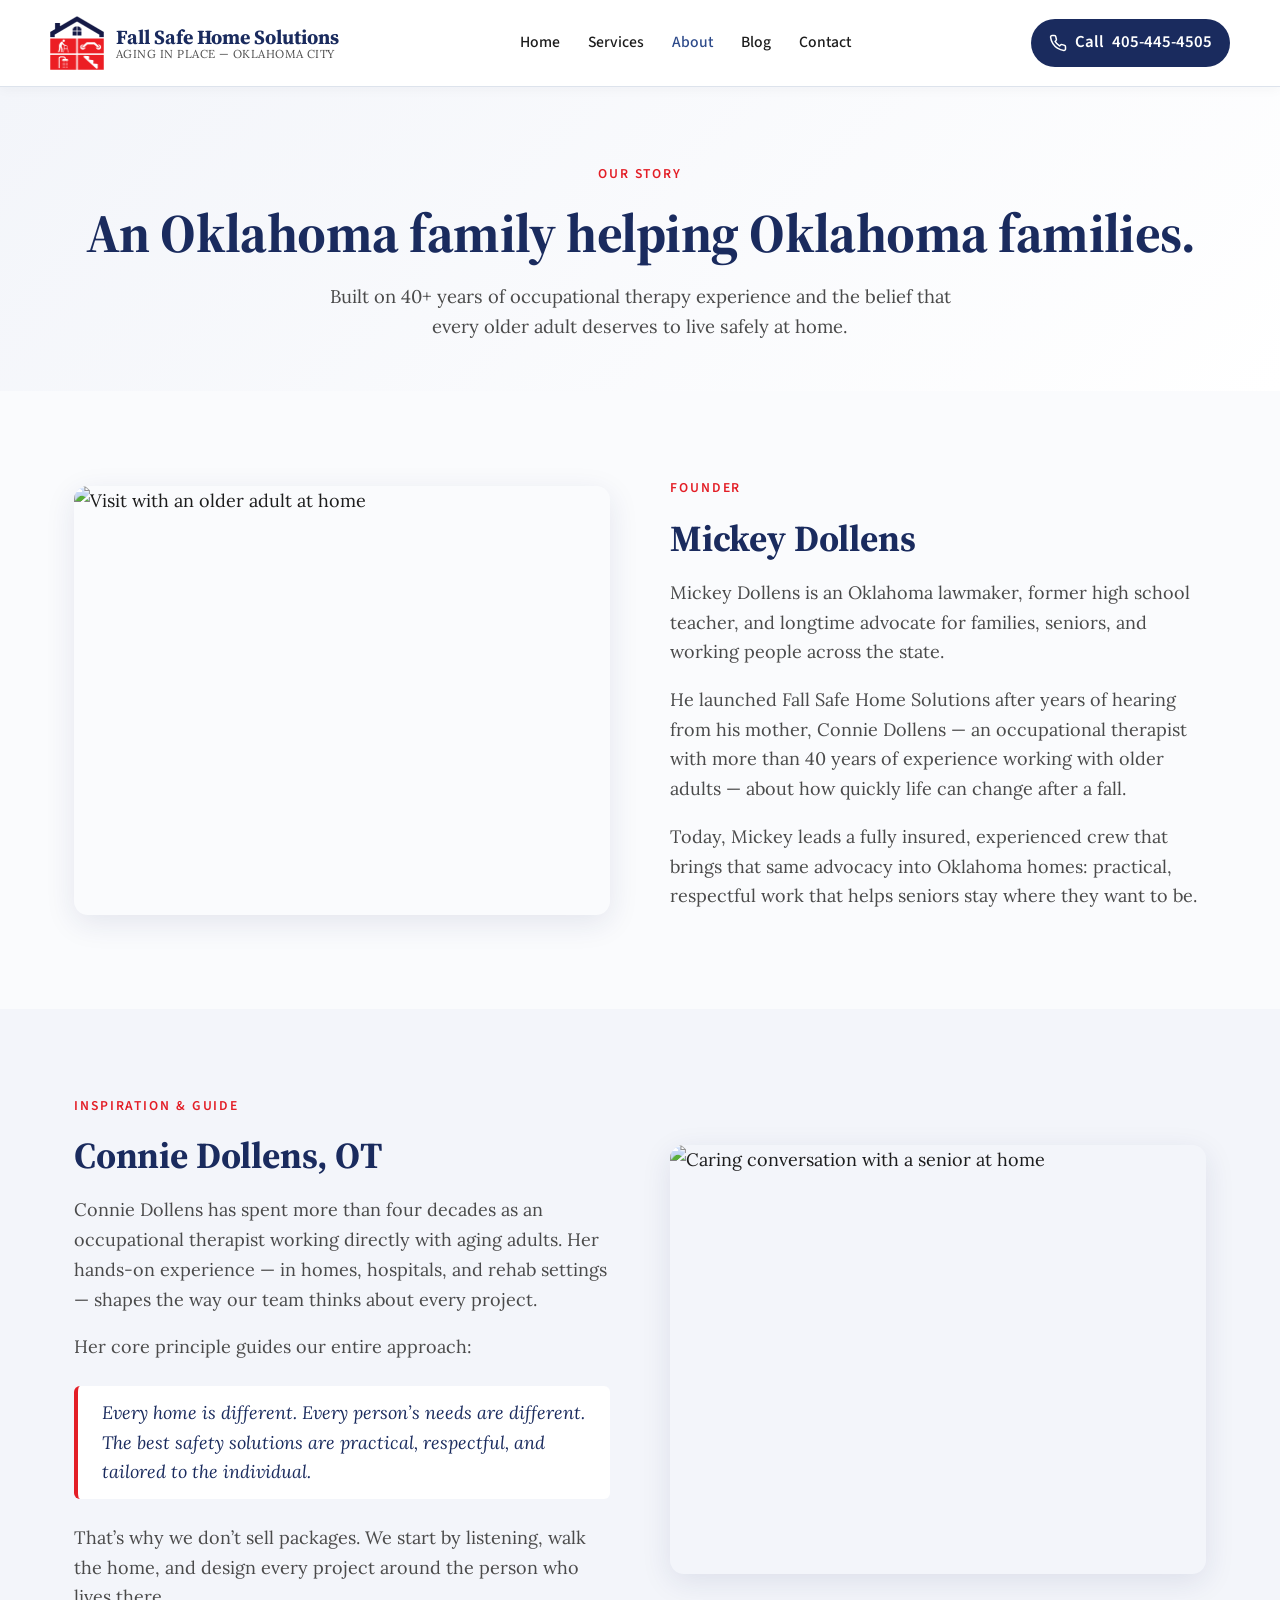
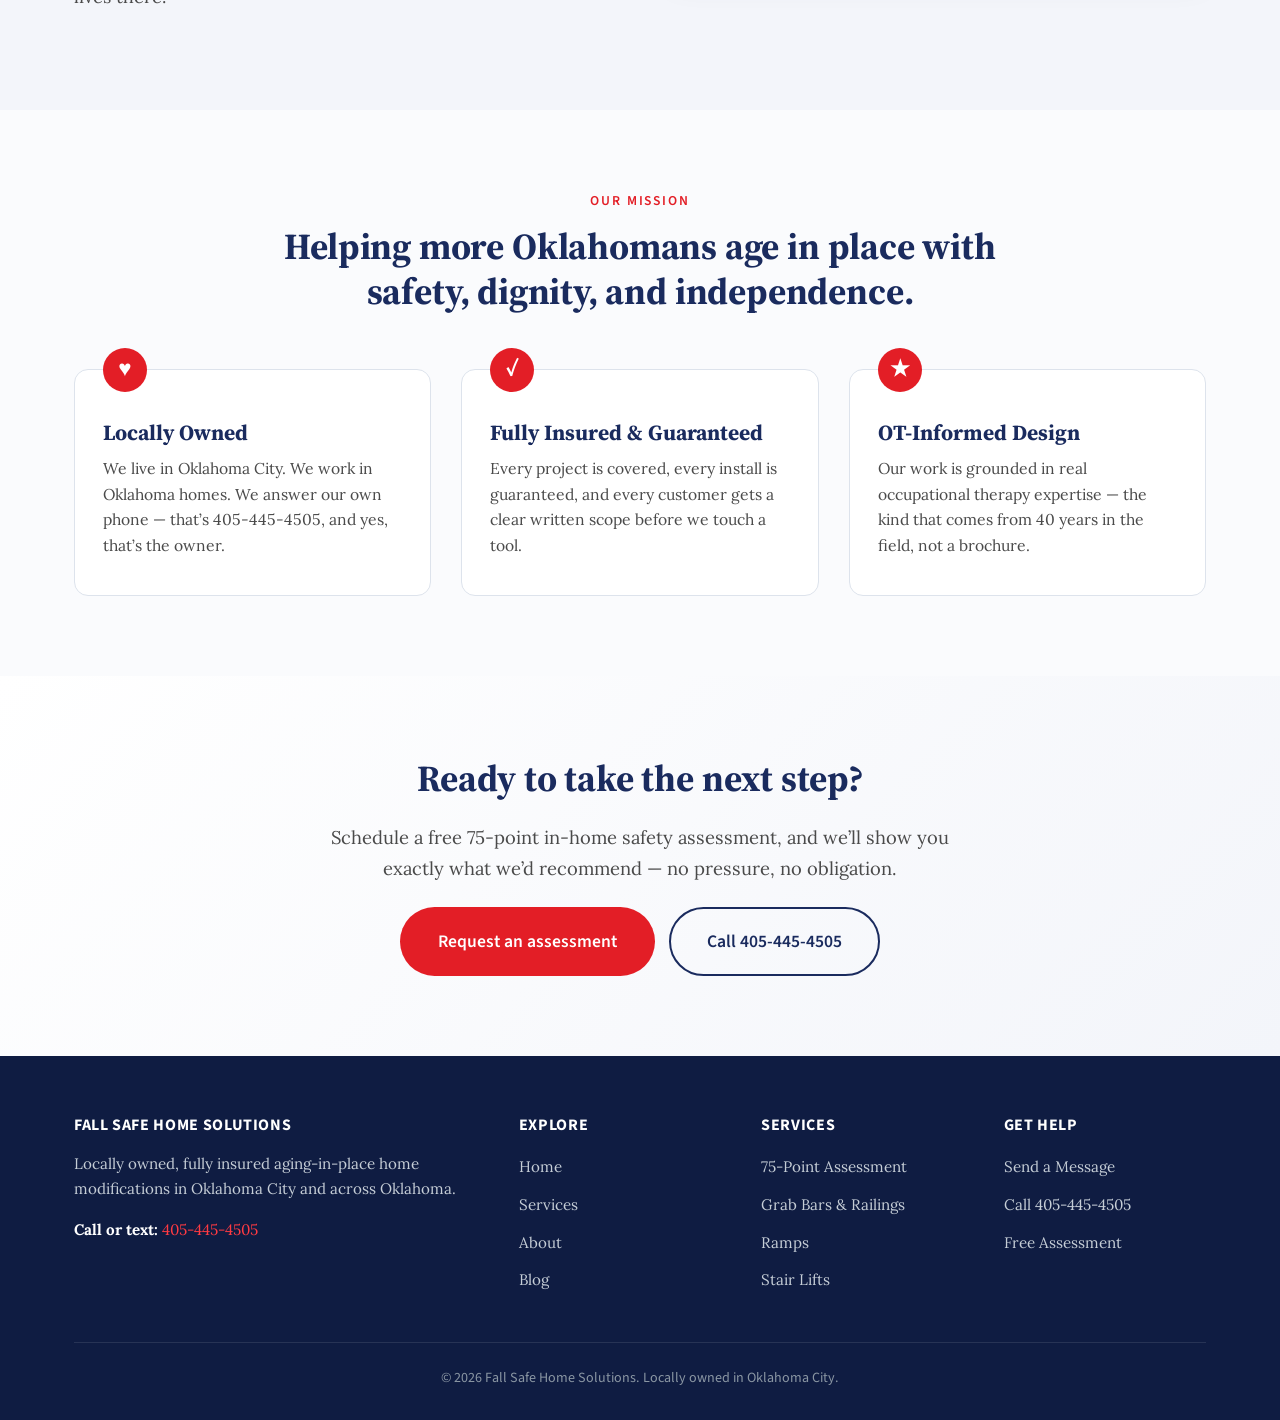
==== about.html @ 0cd4bffe "Initial commit — Fall Safe Home Solutions website" ====
<!doctype html>
<html lang="en">
<head>
<meta charset="UTF-8" />
<meta name="viewport" content="width=device-width, initial-scale=1.0" />
<title>About Mickey Dollens &amp; Fall Safe Home Solutions | Oklahoma City Aging-in-Place Specialists</title>
<meta name="description" content="Founded by Oklahoma lawmaker Mickey Dollens and informed by 40+ years of occupational therapy experience, Fall Safe Home Solutions helps Oklahoma seniors age safely at home. Locally owned and fully insured." />
<link rel="canonical" href="https://fallsafehomesolutions.com/about.html" />
<link rel="preconnect" href="https://fonts.googleapis.com" />
<link rel="preconnect" href="https://fonts.gstatic.com" crossorigin />
<link href="https://fonts.googleapis.com/css2?family=Lora:wght@400;500;600&family=Source+Sans+3:wght@400;500;600;700&family=Source+Serif+4:wght@600;700&display=swap" rel="stylesheet" />
<link rel="stylesheet" href="styles.css" />
</head>
<body>
<a href="#main" class="skip-link">Skip to main content</a>

<header class="site-header">
  <div class="container header-inner">
    <a href="/" class="logo">
      <span class="logo-mark" aria-hidden="true">
        <img src="images/logo-mark.png" alt="Fall Safe Home Solutions" width="48" height="48">
      </span>
      <span class="logo-text">
        Fall Safe Home Solutions
        <small>Aging in Place &mdash; Oklahoma City</small>
      </span>
    </a>
    <button class="nav-toggle" aria-label="Open menu"><span></span><span></span><span></span></button>
    <nav class="main-nav">
      <a href="/">Home</a>
      <a href="services.html">Services</a>
      <a href="about.html" class="active">About</a>
      <a href="blog.html">Blog</a>
      <a href="index.html#contact">Contact</a>
    </nav>
    <a href="tel:+14054454505" class="header-phone">
      <svg viewBox="0 0 24 24" fill="none" stroke="currentColor" stroke-width="2" stroke-linecap="round" stroke-linejoin="round"><path d="M22 16.92v3a2 2 0 0 1-2.18 2 19.79 19.79 0 0 1-8.63-3.07 19.5 19.5 0 0 1-6-6A19.79 19.79 0 0 1 2.12 4.18 2 2 0 0 1 4.11 2h3a2 2 0 0 1 2 1.72c.13.96.36 1.9.7 2.81a2 2 0 0 1-.45 2.11L8.09 9.91a16 16 0 0 0 6 6l1.27-1.27a2 2 0 0 1 2.11-.45c.91.34 1.85.57 2.81.7A2 2 0 0 1 22 16.92z"/></svg>
      <span>Call</span> 405-445-4505
    </a>
  </div>
</header>

<main id="main">

<section class="page-header">
  <div class="container">
    <span class="hero-eyebrow">Our Story</span>
    <h1>An Oklahoma family helping Oklahoma families.</h1>
    <p>Built on 40+ years of occupational therapy experience and the belief that every older adult deserves to live safely at home.</p>
  </div>
</section>

<section>
  <div class="container split">
    <div class="split-image">
      <img src="https://images.pexels.com/photos/7551665/pexels-photo-7551665.jpeg?auto=compress&cs=tinysrgb&w=900" alt="Visit with an older adult at home" loading="lazy" />
    </div>
    <div class="split-content">
      <span class="hero-eyebrow">Founder</span>
      <h2>Mickey Dollens</h2>
      <p>Mickey Dollens is an Oklahoma lawmaker, former high school teacher, and longtime advocate for families, seniors, and working people across the state.</p>
      <p>He launched Fall Safe Home Solutions after years of hearing from his mother, Connie Dollens &mdash; an occupational therapist with more than 40 years of experience working with older adults &mdash; about how quickly life can change after a fall.</p>
      <p>Today, Mickey leads a fully insured, experienced crew that brings that same advocacy into Oklahoma homes: practical, respectful work that helps seniors stay where they want to be.</p>
    </div>
  </div>
</section>

<section style="background: var(--sand);">
  <div class="container split reverse">
    <div class="split-image">
      <img src="https://images.pexels.com/photos/7551666/pexels-photo-7551666.jpeg?auto=compress&cs=tinysrgb&w=900" alt="Caring conversation with a senior at home" loading="lazy" />
    </div>
    <div class="split-content">
      <span class="hero-eyebrow">Inspiration &amp; Guide</span>
      <h2>Connie Dollens, OT</h2>
      <p>Connie Dollens has spent more than four decades as an occupational therapist working directly with aging adults. Her hands-on experience &mdash; in homes, hospitals, and rehab settings &mdash; shapes the way our team thinks about every project.</p>
      <p>Her core principle guides our entire approach:</p>
      <blockquote style="border-left: 4px solid var(--red); margin: 24px 0; padding: 12px 24px; background: #fff; border-radius: 6px; font-style: italic; color: var(--navy);">
        Every home is different. Every person&rsquo;s needs are different. The best safety solutions are practical, respectful, and tailored to the individual.
      </blockquote>
      <p>That&rsquo;s why we don&rsquo;t sell packages. We start by listening, walk the home, and design every project around the person who lives there.</p>
    </div>
  </div>
</section>

<section>
  <div class="container">
    <div class="section-heading">
      <span class="section-eyebrow">Our Mission</span>
      <h2>Helping more Oklahomans age in place with safety, dignity, and independence.</h2>
    </div>
    <div class="process-steps">
      <div class="step">
        <span class="step-num">&#x2665;</span>
        <h3>Locally Owned</h3>
        <p>We live in Oklahoma City. We work in Oklahoma homes. We answer our own phone &mdash; that&rsquo;s 405-445-4505, and yes, that&rsquo;s the owner.</p>
      </div>
      <div class="step">
        <span class="step-num">&#x2713;</span>
        <h3>Fully Insured &amp; Guaranteed</h3>
        <p>Every project is covered, every install is guaranteed, and every customer gets a clear written scope before we touch a tool.</p>
      </div>
      <div class="step">
        <span class="step-num">&#x2605;</span>
        <h3>OT-Informed Design</h3>
        <p>Our work is grounded in real occupational therapy expertise &mdash; the kind that comes from 40 years in the field, not a brochure.</p>
      </div>
    </div>
  </div>
</section>

<section class="contact" id="contact">
  <div class="container" style="text-align:center; max-width:720px;">
    <h2>Ready to take the next step?</h2>
    <p style="font-size:1.15rem;">Schedule a free 75-point in-home safety assessment, and we&rsquo;ll show you exactly what we&rsquo;d recommend &mdash; no pressure, no obligation.</p>
    <div style="display:flex; gap:14px; justify-content:center; flex-wrap:wrap; margin-top: 24px;">
      <a href="index.html#contact" class="btn btn-primary btn-large">Request an assessment</a>
      <a href="tel:+14054454505" class="btn btn-secondary btn-large">Call 405-445-4505</a>
    </div>
  </div>
</section>

</main>

<footer class="site-footer">
  <div class="container">
    <div class="footer-grid">
      <div>
        <h4>Fall Safe Home Solutions</h4>
        <p>Locally owned, fully insured aging-in-place home modifications in Oklahoma City and across Oklahoma.</p>
        <p><strong style="color:#fff">Call or text:</strong> <a href="tel:+14054454505" style="color:var(--red-light)">405-445-4505</a></p>
      </div>
      <div>
        <h4>Explore</h4>
        <ul>
          <li><a href="/">Home</a></li>
          <li><a href="services.html">Services</a></li>
          <li><a href="about.html">About</a></li>
          <li><a href="blog.html">Blog</a></li>
        </ul>
      </div>
      <div>
        <h4>Services</h4>
        <ul>
          <li><a href="services.html#assessment">75-Point Assessment</a></li>
          <li><a href="services.html#grab-bars">Grab Bars &amp; Railings</a></li>
          <li><a href="services.html#ramps">Ramps</a></li>
          <li><a href="services.html#stair-lifts">Stair Lifts</a></li>
        </ul>
      </div>
      <div>
        <h4>Get Help</h4>
        <ul>
          <li><a href="index.html#contact">Send a Message</a></li>
          <li><a href="tel:+14054454505">Call 405-445-4505</a></li>
          <li><a href="index.html#contact">Free Assessment</a></li>
        </ul>
      </div>
    </div>
    <div class="footer-bottom">&copy; <span id="year"></span> Fall Safe Home Solutions. Locally owned in Oklahoma City.</div>
  </div>
</footer>
<script>document.getElementById('year').textContent = new Date().getFullYear();</script>
<script src="script.js"></script>
</body>
</html>
---- styles.css ----
/* Fall Safe Home Solutions — Stylesheet
   Color palette designed for older-adult audience: high contrast, warm,
   accessible. Body type is sized up for readability. */

:root {
  --navy: #1a2b5e;
  --navy-dark: #0f1c42;
  --teal: #2d4a8a;
  --red: #e31e26;
  --red-dark: #b3151c;
  --red-light: #ff3a42;
  --cream: #ffffff;
  --sand: #f3f5fa;
  --ink: #1c1c1c;
  --ink-soft: #4a4a4a;
  --line: #dde3ec;
  --green: #2e7d32;
  --shadow: 0 8px 30px rgba(26, 43, 94, 0.10);
  --radius: 14px;
}

* { box-sizing: border-box; }

html { scroll-behavior: smooth; }

[id] { scroll-margin-top: 90px; }
.anchor-stub { display: block; height: 0; visibility: hidden; }

body {
  margin: 0;
  font-family: "Lora", Georgia, "Times New Roman", serif;
  font-size: 18px;
  line-height: 1.65;
  color: var(--ink);
  background: #fafbfd;
  -webkit-font-smoothing: antialiased;
}

h1, h2, h3, h4 {
  font-family: "Source Serif 4", "Lora", Georgia, serif;
  font-weight: 700;
  color: var(--navy);
  line-height: 1.2;
  margin: 0 0 0.6em;
}

h1 { font-size: clamp(2rem, 4.4vw, 3.4rem); letter-spacing: -0.01em; }
h2 { font-size: clamp(1.6rem, 3vw, 2.3rem); letter-spacing: -0.005em; }
h3 { font-size: 1.35rem; }

p { margin: 0 0 1em; color: var(--ink-soft); }

a { color: var(--teal); text-decoration: none; }
a:hover { text-decoration: underline; }

img { max-width: 100%; display: block; }

.container {
  width: 100%;
  max-width: 1180px;
  margin: 0 auto;
  padding: 0 24px;
}

/* ========== HEADER ========== */
.site-header {
  background: var(--cream);
  border-bottom: 1px solid var(--line);
  position: sticky;
  top: 0;
  z-index: 100;
  box-shadow: 0 2px 12px rgba(20, 40, 58, 0.04);
}

.header-inner {
  display: flex;
  align-items: center;
  justify-content: space-between;
  padding: 16px 0;
  gap: 24px;
}

.logo {
  display: flex;
  align-items: center;
  gap: 12px;
  font-family: "Source Serif 4", serif;
  font-weight: 700;
  font-size: 1.25rem;
  color: var(--navy);
  text-decoration: none;
  line-height: 1.1;
}
.logo:hover { text-decoration: none; }

.logo-mark {
  width: 54px;
  height: 54px;
  display: grid;
  place-items: center;
  flex-shrink: 0;
}
.logo-mark svg,
.logo-mark img {
  width: 54px;
  height: 54px;
  display: block;
  object-fit: contain;
}

.logo-text small {
  display: block;
  font-family: "Lora", serif;
  font-size: 0.72rem;
  font-weight: 400;
  color: var(--ink-soft);
  letter-spacing: 0.04em;
  text-transform: uppercase;
}

.main-nav {
  display: flex;
  align-items: center;
  gap: 28px;
}

.main-nav a {
  font-family: "Source Sans 3", "Source Sans Pro", system-ui, sans-serif;
  font-size: 0.98rem;
  color: var(--ink);
  font-weight: 500;
}
.main-nav a:hover { color: var(--teal); text-decoration: none; }
.main-nav a.active { color: var(--teal); }

.header-phone {
  display: inline-flex;
  align-items: center;
  gap: 8px;
  background: var(--navy);
  color: #fff !important;
  padding: 10px 18px;
  border-radius: 999px;
  font-weight: 600;
  font-family: "Source Sans 3", system-ui, sans-serif;
  font-size: 1.05rem;
}
.header-phone:hover { background: var(--teal); text-decoration: none; }
.header-phone svg { width: 18px; height: 18px; }

.nav-toggle {
  display: none;
  background: none;
  border: none;
  cursor: pointer;
  padding: 8px;
}
.nav-toggle span {
  display: block;
  width: 26px;
  height: 3px;
  background: var(--navy);
  margin: 5px 0;
  border-radius: 2px;
  transition: 0.2s;
}

/* ========== HERO ========== */
.hero {
  background: linear-gradient(135deg, var(--sand) 0%, var(--cream) 100%);
  padding: 80px 0 90px;
  position: relative;
  overflow: hidden;
}

.hero-grid {
  display: grid;
  grid-template-columns: 1.1fr 0.9fr;
  gap: 60px;
  align-items: center;
}

.hero-eyebrow {
  display: inline-block;
  font-family: "Source Sans 3", system-ui, sans-serif;
  font-size: 0.85rem;
  letter-spacing: 0.14em;
  text-transform: uppercase;
  color: var(--red);
  font-weight: 600;
  margin-bottom: 16px;
}

.hero h1 {
  margin-bottom: 18px;
}

.hero-lede {
  font-size: 1.18rem;
  color: var(--ink-soft);
  margin-bottom: 32px;
  max-width: 560px;
}

.hero-cta {
  display: flex;
  flex-wrap: wrap;
  gap: 14px;
  margin-bottom: 28px;
}

.btn {
  display: inline-flex;
  align-items: center;
  justify-content: center;
  gap: 10px;
  padding: 16px 28px;
  border-radius: 999px;
  font-family: "Source Sans 3", system-ui, sans-serif;
  font-weight: 600;
  font-size: 1.05rem;
  border: 2px solid transparent;
  cursor: pointer;
  transition: 0.2s;
  text-decoration: none;
}

.btn-primary {
  background: var(--red);
  color: #fff;
}
.btn-primary:hover { background: var(--red-dark); text-decoration: none; }

.btn-secondary {
  background: transparent;
  color: var(--navy);
  border-color: var(--navy);
}
.btn-secondary:hover { background: var(--navy); color: #fff; text-decoration: none; }

.btn-large { padding: 18px 36px; font-size: 1.1rem; }

.hero-trust {
  display: flex;
  flex-wrap: wrap;
  gap: 24px;
  font-family: "Source Sans 3", system-ui, sans-serif;
  font-size: 0.95rem;
  color: var(--ink-soft);
}
.hero-trust span {
  display: inline-flex;
  align-items: center;
  gap: 8px;
}
.hero-trust svg { width: 18px; height: 18px; color: var(--green); }

.hero-image {
  position: relative;
  border-radius: var(--radius);
  overflow: hidden;
  box-shadow: var(--shadow);
  aspect-ratio: 4/5;
}
.hero-image img { width: 100%; height: 100%; object-fit: cover; }

.hero-badge {
  position: absolute;
  bottom: 20px;
  left: 20px;
  background: var(--cream);
  padding: 14px 20px;
  border-radius: 12px;
  box-shadow: var(--shadow);
  font-family: "Source Sans 3", system-ui, sans-serif;
}
.hero-badge strong { display: block; font-size: 1.5rem; color: var(--navy); }
.hero-badge span { font-size: 0.85rem; color: var(--ink-soft); }

/* ========== TRUST BAR ========== */
.trust-bar {
  background: var(--navy);
  color: #fff;
  padding: 26px 0;
}
.trust-bar-inner {
  display: grid;
  grid-template-columns: repeat(4, 1fr);
  gap: 30px;
  text-align: center;
}
.trust-item {
  font-family: "Source Sans 3", system-ui, sans-serif;
  font-size: 0.95rem;
  display: flex;
  align-items: center;
  justify-content: center;
  gap: 10px;
}
.trust-item svg { width: 22px; height: 22px; color: var(--red-light); }
.trust-item strong { color: #fff; }

/* ========== SECTIONS ========== */
section { padding: 80px 0; }
section.tight { padding: 60px 0; }

.section-eyebrow {
  display: block;
  font-family: "Source Sans 3", system-ui, sans-serif;
  font-size: 0.85rem;
  letter-spacing: 0.14em;
  text-transform: uppercase;
  color: var(--red);
  font-weight: 600;
  margin-bottom: 12px;
  text-align: center;
}

.section-heading {
  text-align: center;
  max-width: 720px;
  margin: 0 auto 56px;
}
.section-heading p {
  font-size: 1.1rem;
  margin-top: 8px;
}

/* ========== PROCESS ========== */
.process {
  background: var(--sand);
}

.process-steps {
  display: grid;
  grid-template-columns: repeat(3, 1fr);
  gap: 30px;
}

.step {
  background: #fff;
  padding: 36px 28px;
  border-radius: var(--radius);
  position: relative;
  border: 1px solid var(--line);
}

.step-num {
  position: absolute;
  top: -22px;
  left: 28px;
  width: 44px;
  height: 44px;
  background: var(--red);
  color: #fff;
  border-radius: 50%;
  display: grid;
  place-items: center;
  font-family: "Source Serif 4", serif;
  font-weight: 700;
  font-size: 1.4rem;
}

.step h3 { margin-top: 14px; margin-bottom: 10px; }
.step p { margin-bottom: 0; font-size: 0.98rem; }

/* ========== SERVICES ========== */
.services-grid {
  display: grid;
  grid-template-columns: repeat(3, 1fr);
  gap: 24px;
}

.service {
  background: #fff;
  border: 1px solid var(--line);
  border-radius: var(--radius);
  padding: 32px 26px;
  transition: 0.2s;
}
.service:hover {
  border-color: var(--red);
  transform: translateY(-3px);
  box-shadow: var(--shadow);
}

.service-icon {
  width: 56px;
  height: 56px;
  background: var(--red);
  border-radius: 8px;
  display: grid;
  place-items: center;
  margin-bottom: 18px;
  color: #fff;
}
.service-icon svg { width: 30px; height: 30px; }

.service h3 { font-size: 1.15rem; margin-bottom: 8px; }
.service p { margin-bottom: 0; font-size: 0.95rem; }

/* ========== SPLIT SECTIONS ========== */
.split {
  display: grid;
  grid-template-columns: 1fr 1fr;
  gap: 60px;
  align-items: center;
}

.split.reverse > *:first-child { order: 2; }

.split-image {
  border-radius: var(--radius);
  overflow: hidden;
  box-shadow: var(--shadow);
  aspect-ratio: 5/4;
}
.split-image img { width: 100%; height: 100%; object-fit: cover; }

.split-content h2 { margin-bottom: 18px; }

.feature-list {
  list-style: none;
  padding: 0;
  margin: 24px 0;
}
.feature-list li {
  display: flex;
  align-items: flex-start;
  gap: 12px;
  margin-bottom: 14px;
  font-family: "Source Sans 3", system-ui, sans-serif;
  color: var(--ink);
  font-size: 1.02rem;
}
.feature-list svg {
  width: 22px;
  height: 22px;
  color: var(--green);
  flex-shrink: 0;
  margin-top: 3px;
}

/* ========== TRIBAL PARTNERSHIP ========== */
.tribal {
  background: linear-gradient(135deg, var(--navy) 0%, var(--navy-dark) 100%);
  color: #fff;
}
.tribal h2 { color: #fff; }
.tribal p { color: #d8dde2; }
.tribal .feature-list li { color: #fff; }
.tribal .feature-list svg { color: var(--red-light); }

/* ========== SUBSCRIPTION ========== */
.subscription {
  background: var(--sand);
}
.sub-grid {
  display: grid;
  grid-template-columns: repeat(2, 1fr);
  gap: 24px;
  margin-top: 40px;
}
.sub-card {
  background: #fff;
  padding: 36px;
  border-radius: var(--radius);
  border: 2px solid var(--line);
  text-align: center;
}
.sub-card.featured {
  border-color: var(--red);
  position: relative;
}
.sub-card.featured::before {
  content: "Most Popular";
  position: absolute;
  top: -14px;
  left: 50%;
  transform: translateX(-50%);
  background: var(--red);
  color: #fff;
  padding: 4px 16px;
  border-radius: 999px;
  font-family: "Source Sans 3", system-ui, sans-serif;
  font-size: 0.8rem;
  font-weight: 700;
  letter-spacing: 0.05em;
  text-transform: uppercase;
}
.sub-card h3 { font-size: 1.5rem; }
.sub-card .price {
  font-family: "Source Serif 4", serif;
  font-size: 2.2rem;
  font-weight: 700;
  color: var(--navy);
  margin: 16px 0 8px;
}
.sub-card .price small {
  font-size: 0.95rem;
  font-weight: 400;
  color: var(--ink-soft);
}
.sub-card ul {
  list-style: none;
  padding: 0;
  margin: 24px 0;
  text-align: left;
}
.sub-card ul li {
  padding: 8px 0;
  border-bottom: 1px solid var(--line);
  font-family: "Source Sans 3", system-ui, sans-serif;
  font-size: 0.98rem;
}
.sub-card ul li:last-child { border-bottom: none; }

/* ========== ABOUT TEASER ========== */
.about-teaser {
  background: #fff;
}

/* ========== BLOG TEASER ========== */
.blog-teaser-grid {
  display: grid;
  grid-template-columns: repeat(3, 1fr);
  gap: 28px;
}
.blog-card {
  background: #fff;
  border: 1px solid var(--line);
  border-radius: var(--radius);
  overflow: hidden;
  transition: 0.2s;
  display: flex;
  flex-direction: column;
}
.blog-card:hover {
  transform: translateY(-3px);
  box-shadow: var(--shadow);
  text-decoration: none;
}
.blog-card-img {
  aspect-ratio: 16/10;
  background: var(--sand);
  background-size: cover;
  background-position: center;
}
.blog-card-body { padding: 26px; flex: 1; display: flex; flex-direction: column; }
.blog-card-meta {
  font-family: "Source Sans 3", system-ui, sans-serif;
  font-size: 0.82rem;
  letter-spacing: 0.06em;
  text-transform: uppercase;
  color: var(--red);
  font-weight: 600;
  margin-bottom: 8px;
}
.blog-card h3 { font-size: 1.2rem; margin-bottom: 10px; color: var(--navy); }
.blog-card p { font-size: 0.95rem; color: var(--ink-soft); }
.blog-card .read-more {
  margin-top: auto;
  font-family: "Source Sans 3", system-ui, sans-serif;
  font-weight: 600;
  color: var(--teal);
  font-size: 0.95rem;
}

/* ========== CONTACT ========== */
.contact {
  background: linear-gradient(135deg, var(--cream) 0%, var(--sand) 100%);
}
.contact-grid {
  display: grid;
  grid-template-columns: 1fr 1.2fr;
  gap: 60px;
  align-items: start;
}
.contact-info h2 { margin-bottom: 16px; }
.contact-detail {
  display: flex;
  align-items: center;
  gap: 16px;
  margin-bottom: 22px;
  font-family: "Source Sans 3", system-ui, sans-serif;
}
.contact-detail .icon-circle {
  width: 48px;
  height: 48px;
  background: var(--red);
  color: #fff;
  border-radius: 8px;
  display: grid;
  place-items: center;
  flex-shrink: 0;
}
.contact-detail .icon-circle svg { width: 22px; height: 22px; }
.contact-detail strong {
  display: block;
  color: var(--navy);
  font-size: 0.85rem;
  letter-spacing: 0.06em;
  text-transform: uppercase;
}
.contact-detail span, .contact-detail a {
  font-size: 1.15rem;
  color: var(--ink);
}

.contact-form {
  background: #fff;
  padding: 40px;
  border-radius: var(--radius);
  box-shadow: var(--shadow);
  border: 1px solid var(--line);
}
.form-row {
  display: grid;
  grid-template-columns: 1fr 1fr;
  gap: 16px;
}
.form-field {
  margin-bottom: 18px;
}
.form-field label {
  display: block;
  font-family: "Source Sans 3", system-ui, sans-serif;
  font-weight: 600;
  font-size: 0.95rem;
  color: var(--navy);
  margin-bottom: 6px;
}
.form-field input,
.form-field select,
.form-field textarea {
  width: 100%;
  padding: 12px 14px;
  border: 1.5px solid var(--line);
  border-radius: 8px;
  font-family: "Source Sans 3", system-ui, sans-serif;
  font-size: 1rem;
  background: var(--cream);
  color: var(--ink);
  transition: 0.15s;
}
.form-field input:focus,
.form-field select:focus,
.form-field textarea:focus {
  outline: none;
  border-color: var(--teal);
  background: #fff;
}
.form-field textarea { min-height: 130px; resize: vertical; }
.form-note {
  font-size: 0.85rem;
  color: var(--ink-soft);
  margin-top: 14px;
  font-family: "Source Sans 3", system-ui, sans-serif;
}

/* ========== FOOTER ========== */
.site-footer {
  background: var(--navy-dark);
  color: #c5cdd6;
  padding: 60px 0 30px;
}
.footer-grid {
  display: grid;
  grid-template-columns: 2fr 1fr 1fr 1fr;
  gap: 40px;
  margin-bottom: 40px;
}
.footer-grid h4 {
  color: #fff;
  font-size: 1rem;
  font-family: "Source Sans 3", system-ui, sans-serif;
  letter-spacing: 0.04em;
  text-transform: uppercase;
  margin-bottom: 16px;
}
.footer-grid ul { list-style: none; padding: 0; margin: 0; }
.footer-grid ul li { margin-bottom: 8px; }
.footer-grid a { color: #c5cdd6; font-size: 0.95rem; }
.footer-grid a:hover { color: var(--red-light); }
.footer-grid p { color: #c5cdd6; font-size: 0.95rem; }
.footer-bottom {
  border-top: 1px solid rgba(255,255,255,0.1);
  padding-top: 24px;
  text-align: center;
  font-size: 0.88rem;
  color: #8a96a3;
  font-family: "Source Sans 3", system-ui, sans-serif;
}

/* ========== BLOG PAGE ========== */
.page-header {
  background: linear-gradient(135deg, var(--sand) 0%, var(--cream) 100%);
  padding: 70px 0 50px;
  text-align: center;
}
.page-header h1 { margin-bottom: 14px; }
.page-header p {
  font-size: 1.15rem;
  max-width: 640px;
  margin: 0 auto;
}

.blog-listing {
  display: grid;
  grid-template-columns: repeat(3, 1fr);
  gap: 30px;
}

.article {
  max-width: 760px;
  margin: 0 auto;
  padding: 60px 24px 80px;
}
.article h1 { font-size: clamp(1.8rem, 3.4vw, 2.6rem); }
.article .meta {
  font-family: "Source Sans 3", system-ui, sans-serif;
  font-size: 0.9rem;
  color: var(--ink-soft);
  margin-bottom: 30px;
  letter-spacing: 0.04em;
  text-transform: uppercase;
}
.article h2 { margin-top: 40px; font-size: 1.55rem; }
.article h3 { margin-top: 30px; font-size: 1.2rem; }
.article p, .article li {
  font-size: 1.08rem;
  color: var(--ink);
  line-height: 1.75;
}
.article ul, .article ol { padding-left: 24px; margin: 16px 0; }
.article li { margin-bottom: 8px; }
.article blockquote {
  border-left: 4px solid var(--red);
  margin: 24px 0;
  padding: 12px 24px;
  background: var(--sand);
  border-radius: 6px;
  font-style: italic;
  color: var(--navy);
}
.article-cta {
  background: var(--navy);
  color: #fff;
  padding: 36px;
  border-radius: var(--radius);
  margin-top: 50px;
  text-align: center;
}
.article-cta h3 { color: #fff; }
.article-cta p { color: #d8dde2; }

/* ========== COST COMPARISON TABLE ========== */
.cost-table-wrap {
  max-width: 880px;
  margin: 40px auto 0;
  border-radius: var(--radius);
  overflow: hidden;
  box-shadow: var(--shadow);
  border: 1px solid var(--line);
  background: #fff;
}

.cost-table {
  width: 100%;
  border-collapse: collapse;
  font-family: "Source Sans 3", "Source Sans Pro", system-ui, sans-serif;
  font-size: 1rem;
}

.cost-table thead th {
  background: var(--navy);
  color: #fff;
  text-align: left;
  padding: 18px 24px;
  font-size: 1.05rem;
  font-weight: 700;
  letter-spacing: 0.01em;
}
.cost-table thead th:last-child { text-align: right; }

.cost-table tbody td {
  padding: 16px 24px;
  border-top: 1px solid var(--line);
  color: var(--ink);
}
.cost-table tbody td:last-child {
  text-align: right;
  font-weight: 600;
  color: var(--navy);
  font-variant-numeric: tabular-nums;
}
.cost-table tbody tr:nth-child(odd) { background: var(--sand); }
.cost-table tbody tr.facility td:first-child { font-weight: 600; color: var(--red-dark); }
.cost-table tbody tr.facility td:last-child { color: var(--red-dark); }

.cost-table-note {
  text-align: center;
  font-family: "Source Sans 3", system-ui, sans-serif;
  font-size: 0.85rem;
  color: var(--ink-soft);
  margin-top: 18px;
}

/* ========== RESPONSIVE ========== */
@media (max-width: 960px) {
  .hero-grid { grid-template-columns: 1fr; gap: 40px; }
  .hero { padding: 50px 0 60px; }
  .hero-image { max-width: 460px; margin: 0 auto; }
  .trust-bar-inner { grid-template-columns: repeat(2, 1fr); gap: 20px; }
  .process-steps { grid-template-columns: 1fr; }
  .services-grid { grid-template-columns: repeat(2, 1fr); }
  .split, .split.reverse { grid-template-columns: 1fr; gap: 30px; }
  .split.reverse > *:first-child { order: 0; }
  .sub-grid { grid-template-columns: 1fr; }
  .blog-teaser-grid, .blog-listing { grid-template-columns: 1fr; }
  .contact-grid { grid-template-columns: 1fr; gap: 30px; }
  .footer-grid { grid-template-columns: 1fr 1fr; gap: 30px; }
  section { padding: 60px 0; }
}

@media (max-width: 720px) {
  body { font-size: 17px; }
  .cost-table thead th,
  .cost-table tbody td { padding: 12px 14px; font-size: 0.95rem; }
  .main-nav {
    position: absolute;
    top: 100%;
    left: 0;
    right: 0;
    background: var(--cream);
    flex-direction: column;
    padding: 20px;
    gap: 18px;
    border-bottom: 1px solid var(--line);
    display: none;
  }
  .main-nav.open { display: flex; }
  .nav-toggle { display: block; }
  .header-phone span:first-child { display: none; }
  .services-grid { grid-template-columns: 1fr; }
  .form-row { grid-template-columns: 1fr; }
  .footer-grid { grid-template-columns: 1fr; }
  .contact-form { padding: 28px 20px; }
}

/* Skip link for accessibility */
.skip-link {
  position: absolute;
  left: -9999px;
  top: 0;
  background: var(--navy);
  color: #fff;
  padding: 12px 20px;
  z-index: 1000;
}
.skip-link:focus { left: 8px; top: 8px; }
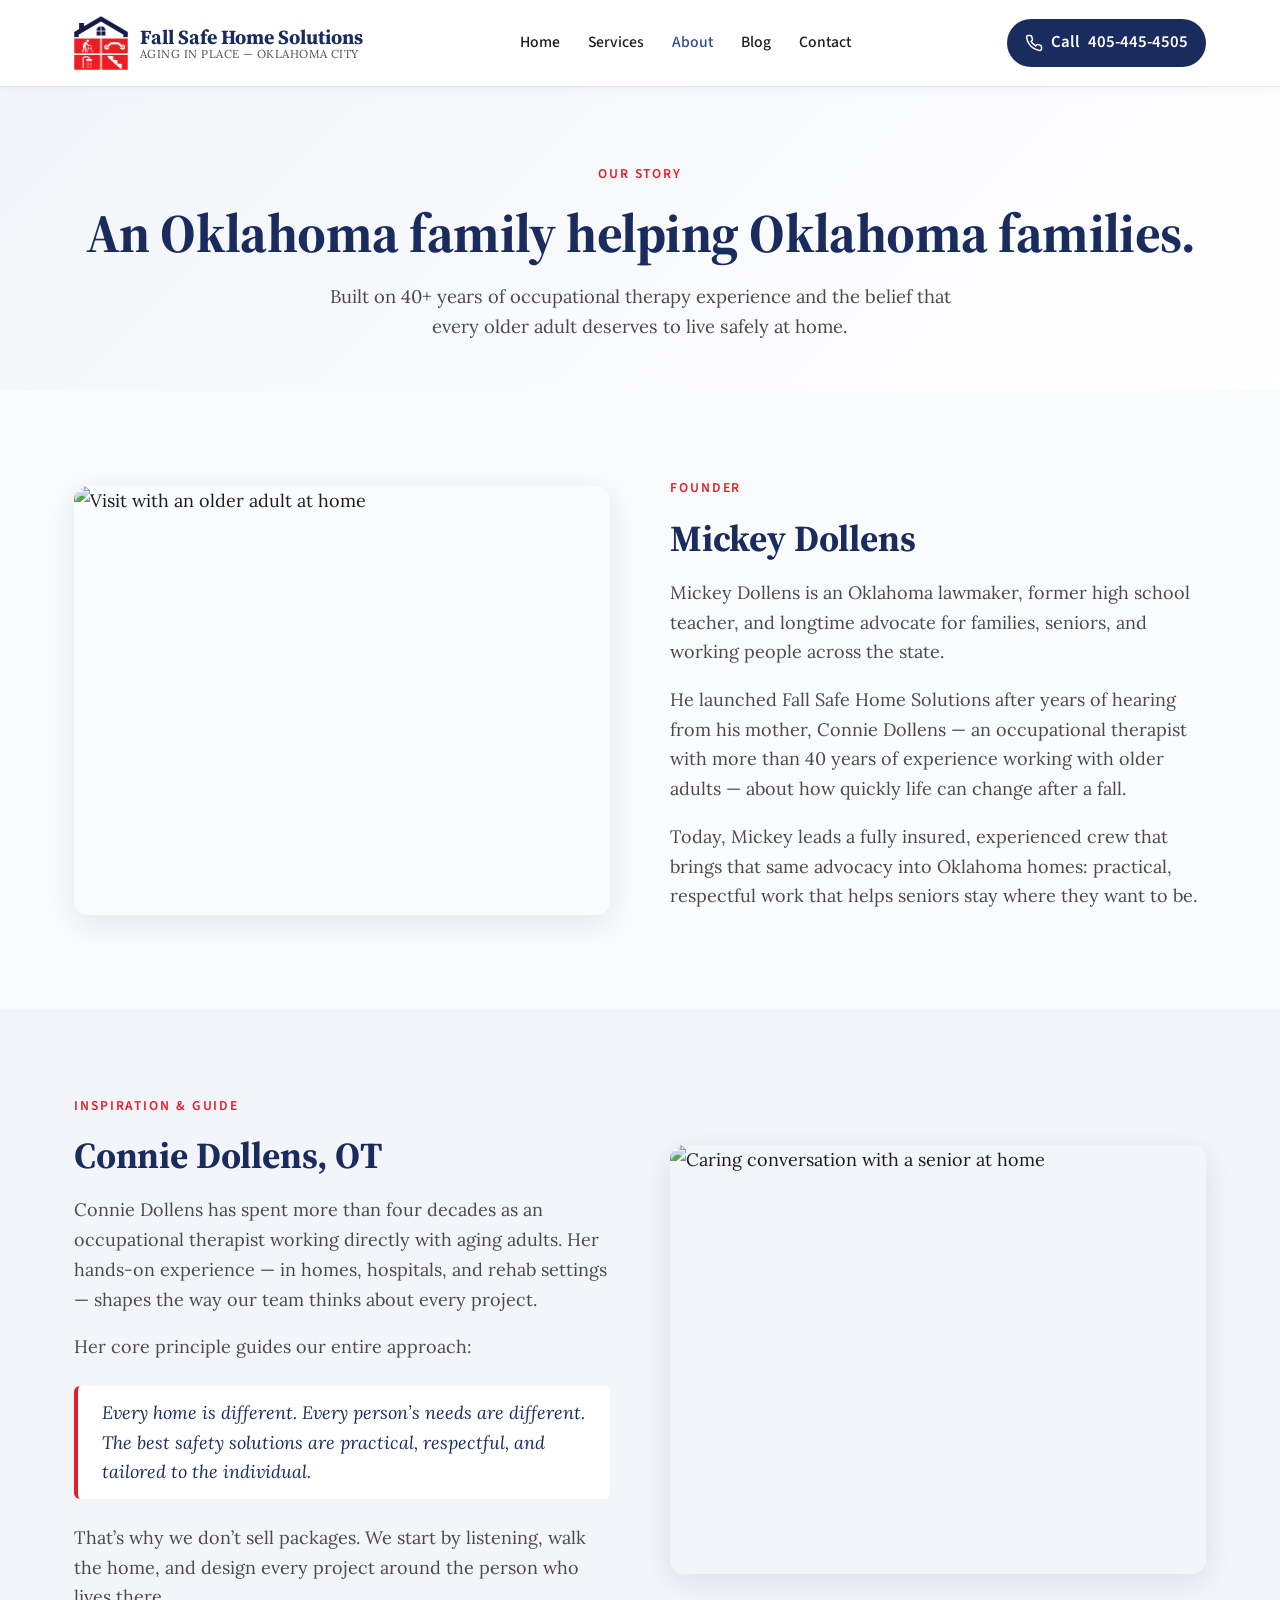
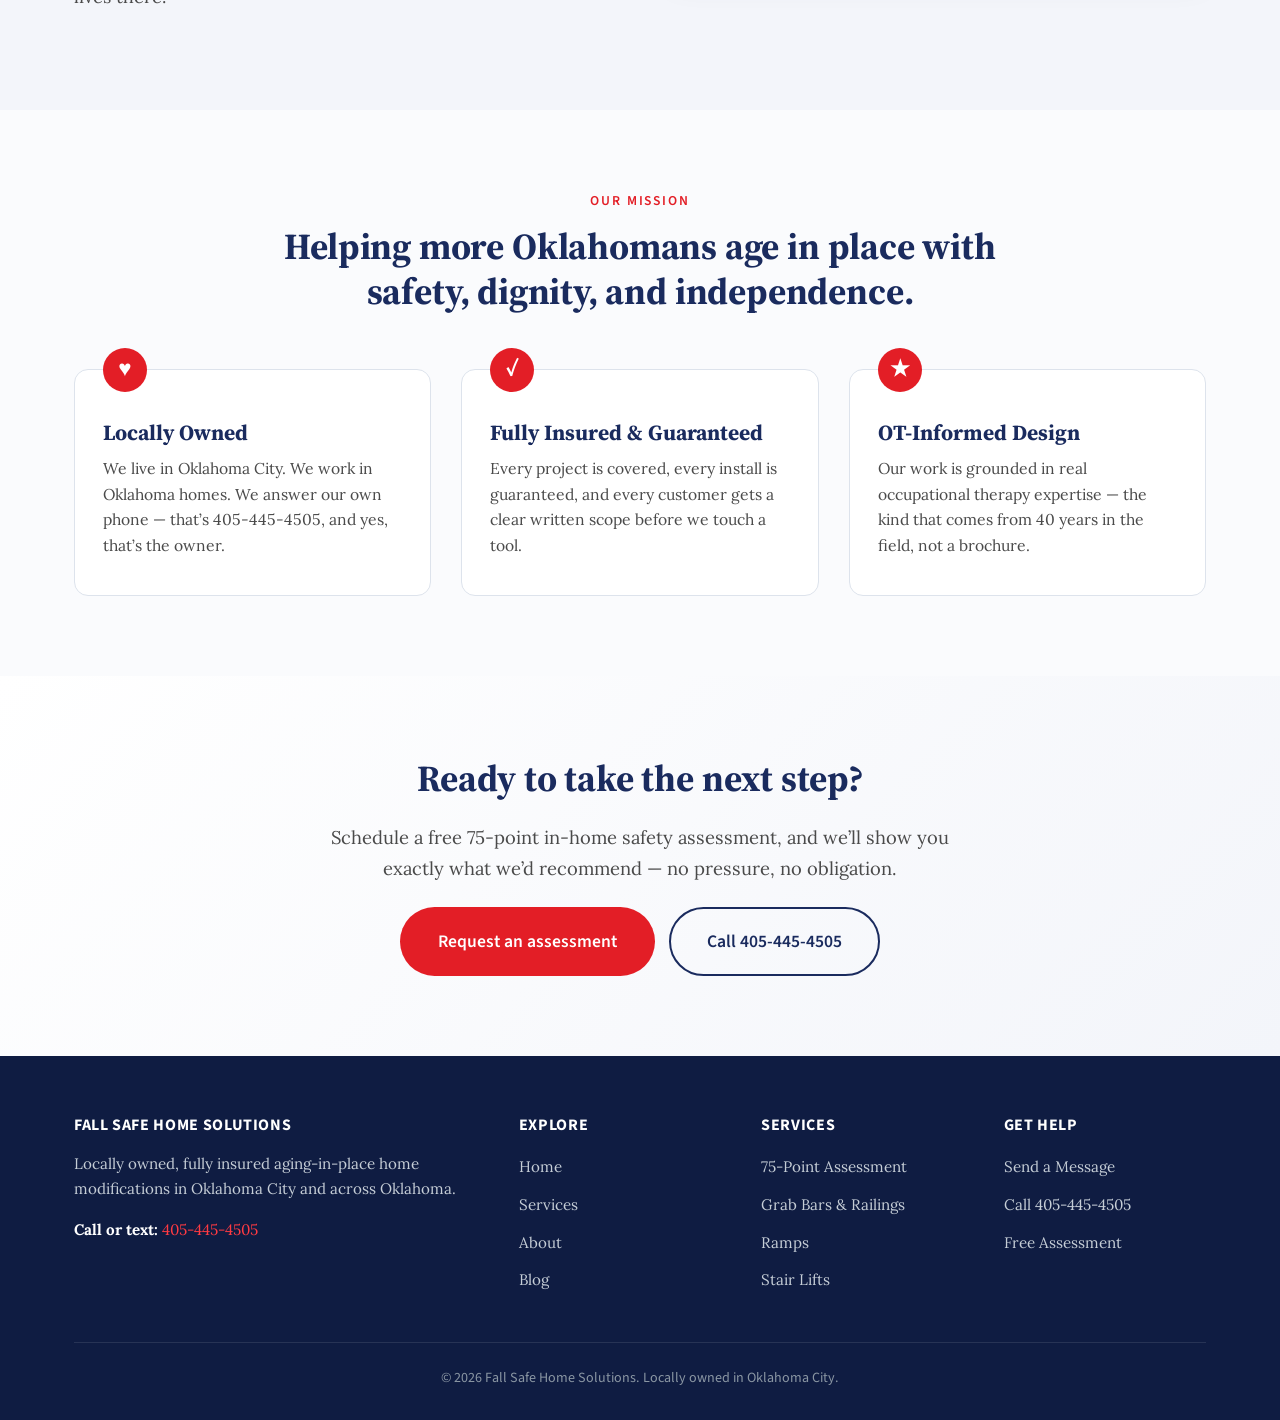
==== commit cbc2644e: "Add favicon, Apple touch icon, and Open Graph + Twitter Card preview tags" ====
--- a/about.html
+++ b/about.html
@@ -6,6 +6,29 @@
 <title>About Mickey Dollens &amp; Fall Safe Home Solutions | Oklahoma City Aging-in-Place Specialists</title>
 <meta name="description" content="Founded by Oklahoma lawmaker Mickey Dollens and informed by 40+ years of occupational therapy experience, Fall Safe Home Solutions helps Oklahoma seniors age safely at home. Locally owned and fully insured." />
 <link rel="canonical" href="https://fallsafehomesolutions.com/about.html" />
+<!-- Favicon -->
+<link rel="icon" type="image/png" sizes="32x32" href="images/favicon-32.png" />
+<link rel="icon" type="image/png" sizes="16x16" href="images/favicon-16.png" />
+<link rel="apple-touch-icon" sizes="180x180" href="images/apple-touch-icon.png" />
+<meta name="theme-color" content="#1a2b5e" />
+
+<!-- Open Graph (Facebook, LinkedIn, iMessage previews) -->
+<meta property="og:type" content="website" />
+<meta property="og:site_name" content="Fall Safe Home Solutions" />
+<meta property="og:title" content="About Mickey Dollens & Fall Safe Home Solutions | Oklahoma City" />
+<meta property="og:description" content="Founded by Oklahoma lawmaker Mickey Dollens and informed by 40+ years of occupational therapy experience. Locally owned and fully insured." />
+<meta property="og:url" content="https://fallsafehomesolutions.com/about.html" />
+<meta property="og:image" content="https://fallsafehomesolutions.com/images/og-image.jpg" />
+<meta property="og:image:width" content="1200" />
+<meta property="og:image:height" content="630" />
+<meta property="og:image:alt" content="Fall Safe Home Solutions — Aging in Place in Oklahoma City — Call 405-445-4505" />
+
+<!-- Twitter Card -->
+<meta name="twitter:card" content="summary_large_image" />
+<meta name="twitter:title" content="About Mickey Dollens & Fall Safe Home Solutions | Oklahoma City" />
+<meta name="twitter:description" content="Founded by Oklahoma lawmaker Mickey Dollens and informed by 40+ years of occupational therapy experience. Locally owned and fully insured." />
+<meta name="twitter:image" content="https://fallsafehomesolutions.com/images/og-image.jpg" />
+
 <link rel="preconnect" href="https://fonts.googleapis.com" />
 <link rel="preconnect" href="https://fonts.gstatic.com" crossorigin />
 <link href="https://fonts.googleapis.com/css2?family=Lora:wght@400;500;600&family=Source+Sans+3:wght@400;500;600;700&family=Source+Serif+4:wght@600;700&display=swap" rel="stylesheet" />
@@ -16,7 +39,7 @@
 
 <header class="site-header">
   <div class="container header-inner">
-    <a href="/" class="logo">
+    <a href="index.html" class="logo">
       <span class="logo-mark" aria-hidden="true">
         <img src="images/logo-mark.png" alt="Fall Safe Home Solutions" width="48" height="48">
       </span>
@@ -27,7 +50,7 @@
     </a>
     <button class="nav-toggle" aria-label="Open menu"><span></span><span></span><span></span></button>
     <nav class="main-nav">
-      <a href="/">Home</a>
+      <a href="index.html">Home</a>
       <a href="services.html">Services</a>
       <a href="about.html" class="active">About</a>
       <a href="blog.html">Blog</a>
@@ -133,7 +156,7 @@
       <div>
         <h4>Explore</h4>
         <ul>
-          <li><a href="/">Home</a></li>
+          <li><a href="index.html">Home</a></li>
           <li><a href="services.html">Services</a></li>
           <li><a href="about.html">About</a></li>
           <li><a href="blog.html">Blog</a></li>
--- a/styles.css
+++ b/styles.css
@@ -76,7 +76,8 @@
   display: flex;
   align-items: center;
   justify-content: space-between;
-  padding: 16px 0;
+  padding-top: 16px;
+  padding-bottom: 16px;
   gap: 24px;
 }
 
@@ -144,6 +145,7 @@
   font-weight: 600;
   font-family: "Source Sans 3", system-ui, sans-serif;
   font-size: 1.05rem;
+  white-space: nowrap;
 }
 .header-phone:hover { background: var(--teal); text-decoration: none; }
 .header-phone svg { width: 18px; height: 18px; }
@@ -841,7 +843,27 @@
   }
   .main-nav.open { display: flex; }
   .nav-toggle { display: block; }
-  .header-phone span:first-child { display: none; }
+  .header-phone {
+    display: grid;
+    place-items: center;
+    box-sizing: border-box;
+    width: 44px;
+    height: 44px;
+    min-width: 44px;
+    min-height: 44px;
+    max-width: 44px;
+    max-height: 44px;
+    flex: 0 0 44px;
+    aspect-ratio: 1 / 1;
+    padding: 0;
+    gap: 0;
+    font-size: 0;
+    line-height: 0;
+    border-radius: 50%;
+    overflow: hidden;
+  }
+  .header-phone > * { grid-column: 1; grid-row: 1; }
+  .header-phone svg { width: 22px; height: 22px; }
   .services-grid { grid-template-columns: 1fr; }
   .form-row { grid-template-columns: 1fr; }
   .footer-grid { grid-template-columns: 1fr; }
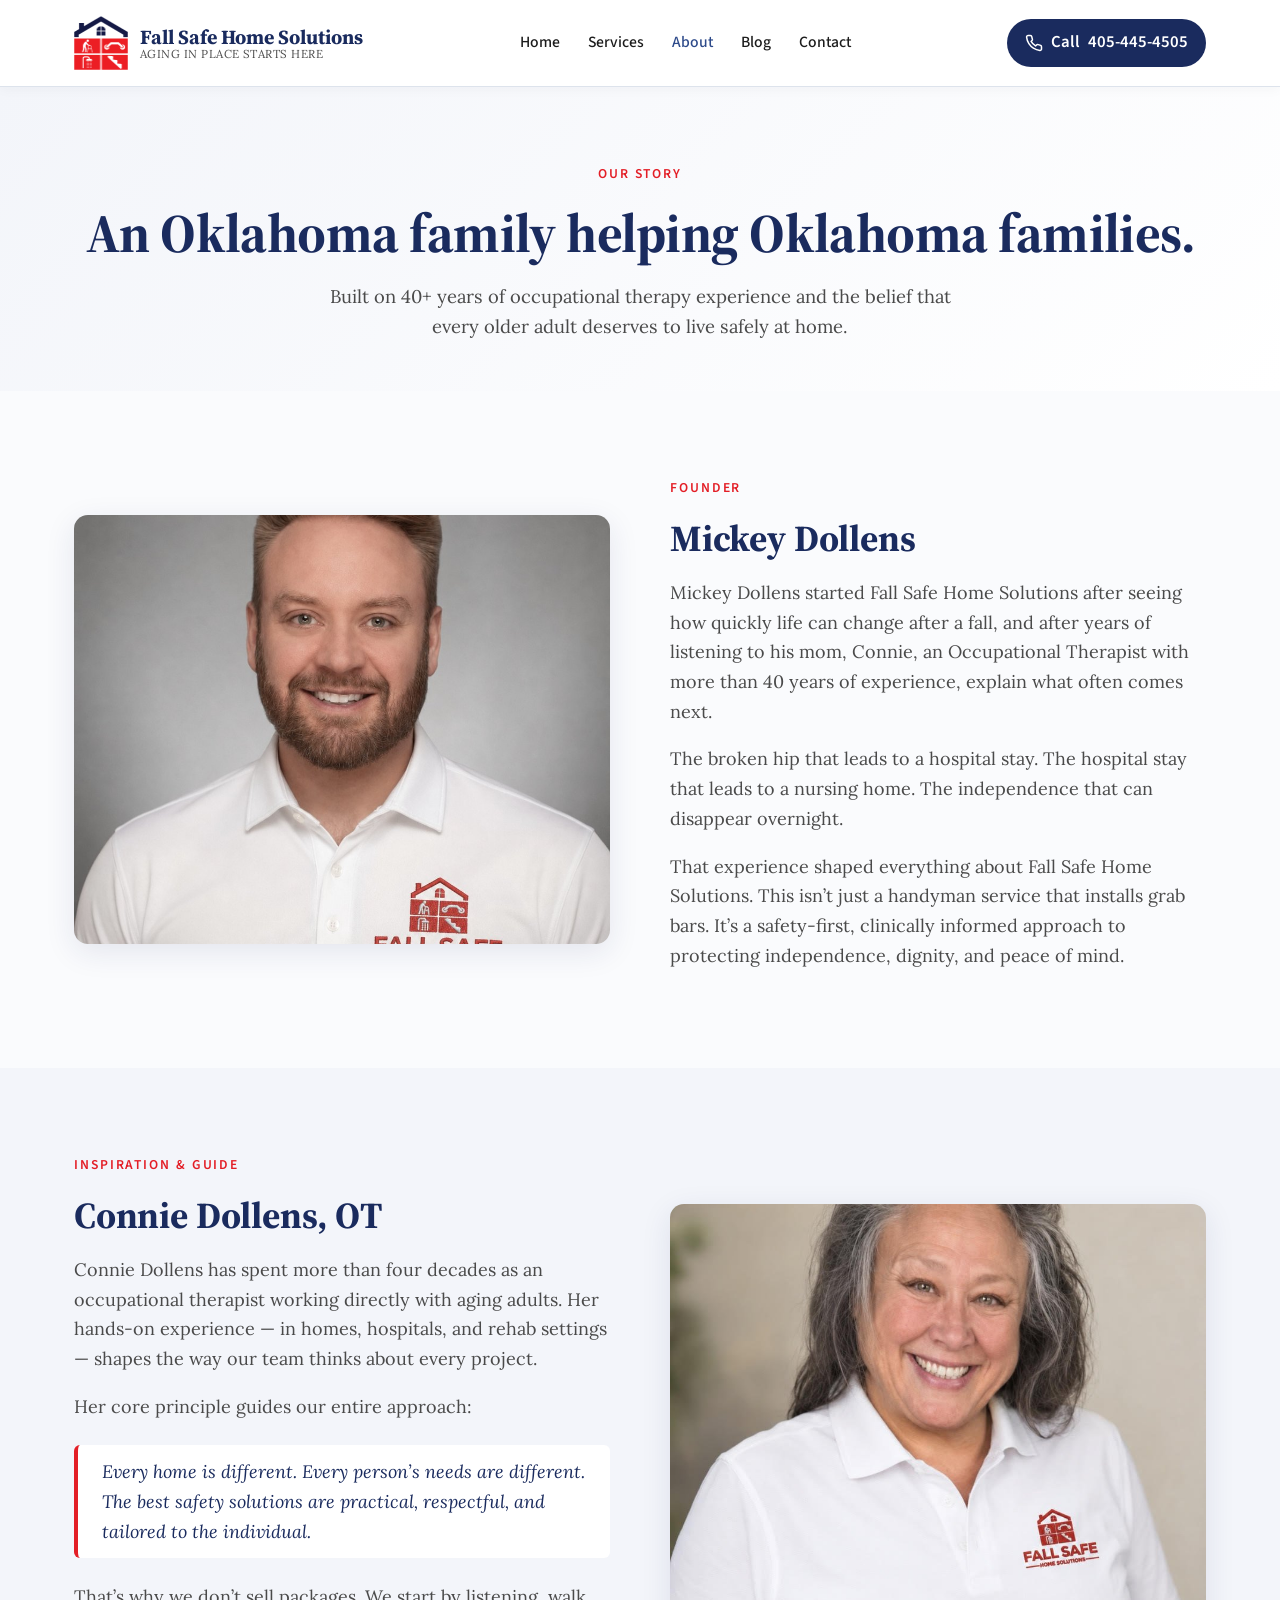
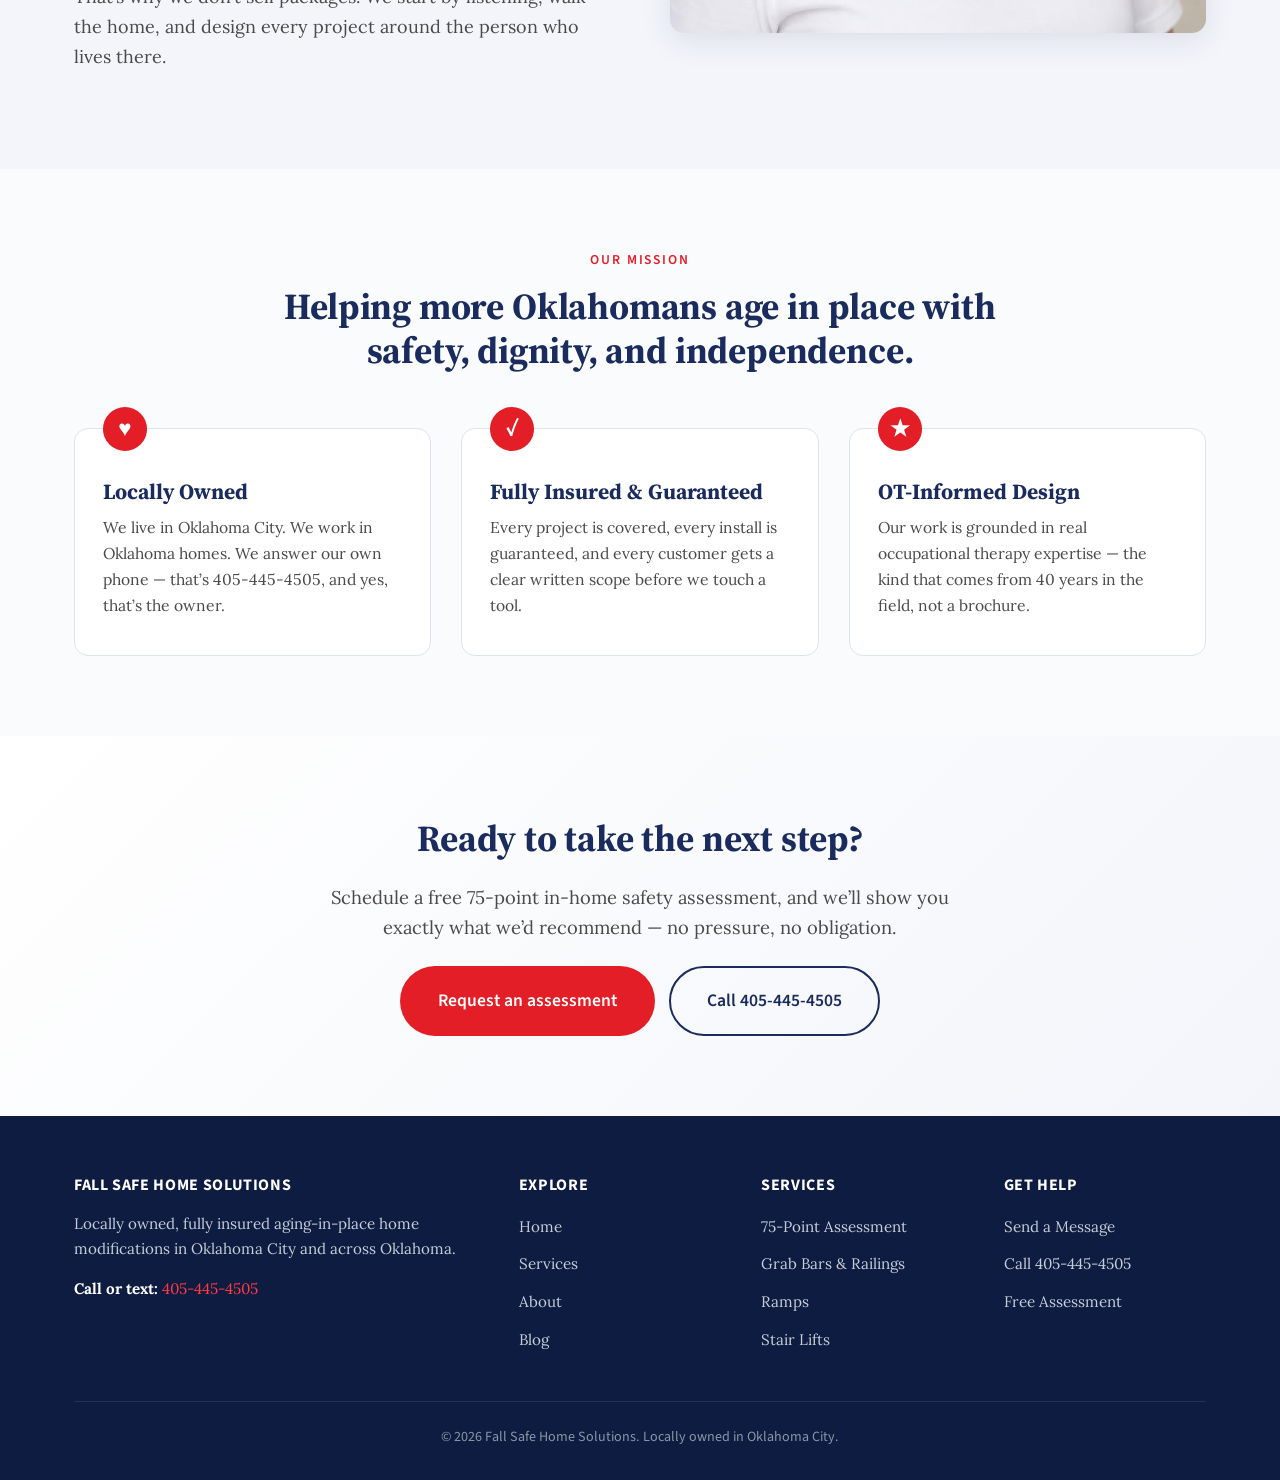
==== commit be422a72: "Major content refresh — Mickey headshot hero, new copy, single subscription card, cost table on home" ====
--- a/about.html
+++ b/about.html
@@ -45,7 +45,7 @@
       </span>
       <span class="logo-text">
         Fall Safe Home Solutions
-        <small>Aging in Place &mdash; Oklahoma City</small>
+        <small>Aging in Place Starts Here</small>
       </span>
     </a>
     <button class="nav-toggle" aria-label="Open menu"><span></span><span></span><span></span></button>
@@ -76,14 +76,14 @@
 <section>
   <div class="container split">
     <div class="split-image">
-      <img src="https://images.pexels.com/photos/7551665/pexels-photo-7551665.jpeg?auto=compress&cs=tinysrgb&w=900" alt="Visit with an older adult at home" loading="lazy" />
+      <img src="images/mickey-headshot.jpg" alt="Mickey Dollens, Founder & Owner of Fall Safe Home Solutions" loading="lazy" />
     </div>
     <div class="split-content">
       <span class="hero-eyebrow">Founder</span>
       <h2>Mickey Dollens</h2>
-      <p>Mickey Dollens is an Oklahoma lawmaker, former high school teacher, and longtime advocate for families, seniors, and working people across the state.</p>
-      <p>He launched Fall Safe Home Solutions after years of hearing from his mother, Connie Dollens &mdash; an occupational therapist with more than 40 years of experience working with older adults &mdash; about how quickly life can change after a fall.</p>
-      <p>Today, Mickey leads a fully insured, experienced crew that brings that same advocacy into Oklahoma homes: practical, respectful work that helps seniors stay where they want to be.</p>
+      <p>Mickey Dollens started Fall Safe Home Solutions after seeing how quickly life can change after a fall, and after years of listening to his mom, Connie, an Occupational Therapist with more than 40 years of experience, explain what often comes next.</p>
+      <p>The broken hip that leads to a hospital stay. The hospital stay that leads to a nursing home. The independence that can disappear overnight.</p>
+      <p>That experience shaped everything about Fall Safe Home Solutions. This isn&rsquo;t just a handyman service that installs grab bars. It&rsquo;s a safety-first, clinically informed approach to protecting independence, dignity, and peace of mind.</p>
     </div>
   </div>
 </section>
@@ -91,7 +91,7 @@
 <section style="background: var(--sand);">
   <div class="container split reverse">
     <div class="split-image">
-      <img src="https://images.pexels.com/photos/7551666/pexels-photo-7551666.jpeg?auto=compress&cs=tinysrgb&w=900" alt="Caring conversation with a senior at home" loading="lazy" />
+      <img src="images/connie-headshot.jpg" alt="Connie Dollens, OT, with 40+ years of experience" loading="lazy" />
     </div>
     <div class="split-content">
       <span class="hero-eyebrow">Inspiration &amp; Guide</span>
--- a/styles.css
+++ b/styles.css
@@ -443,16 +443,6 @@
   margin-top: 3px;
 }
 
-/* ========== TRIBAL PARTNERSHIP ========== */
-.tribal {
-  background: linear-gradient(135deg, var(--navy) 0%, var(--navy-dark) 100%);
-  color: #fff;
-}
-.tribal h2 { color: #fff; }
-.tribal p { color: #d8dde2; }
-.tribal .feature-list li { color: #fff; }
-.tribal .feature-list svg { color: var(--red-light); }
-
 /* ========== SUBSCRIPTION ========== */
 .subscription {
   background: var(--sand);
@@ -800,12 +790,26 @@
 .cost-table tbody tr.facility td:first-child { font-weight: 600; color: var(--red-dark); }
 .cost-table tbody tr.facility td:last-child { color: var(--red-dark); }
 
+.cost-table-callout {
+  text-align: center;
+  font-family: "Source Sans 3", system-ui, sans-serif;
+  font-size: 1.05rem;
+  color: var(--navy);
+  margin: 24px auto 8px;
+  max-width: 720px;
+}
+
 .cost-table-note {
   text-align: center;
   font-family: "Source Sans 3", system-ui, sans-serif;
   font-size: 0.85rem;
   color: var(--ink-soft);
-  margin-top: 18px;
+  margin-top: 8px;
+}
+
+.sub-grid--single {
+  grid-template-columns: minmax(0, 520px);
+  justify-content: center;
 }
 
 /* ========== RESPONSIVE ========== */
@@ -843,27 +847,7 @@
   }
   .main-nav.open { display: flex; }
   .nav-toggle { display: block; }
-  .header-phone {
-    display: grid;
-    place-items: center;
-    box-sizing: border-box;
-    width: 44px;
-    height: 44px;
-    min-width: 44px;
-    min-height: 44px;
-    max-width: 44px;
-    max-height: 44px;
-    flex: 0 0 44px;
-    aspect-ratio: 1 / 1;
-    padding: 0;
-    gap: 0;
-    font-size: 0;
-    line-height: 0;
-    border-radius: 50%;
-    overflow: hidden;
-  }
-  .header-phone > * { grid-column: 1; grid-row: 1; }
-  .header-phone svg { width: 22px; height: 22px; }
+  .header-phone { display: none; }
   .services-grid { grid-template-columns: 1fr; }
   .form-row { grid-template-columns: 1fr; }
   .footer-grid { grid-template-columns: 1fr; }
